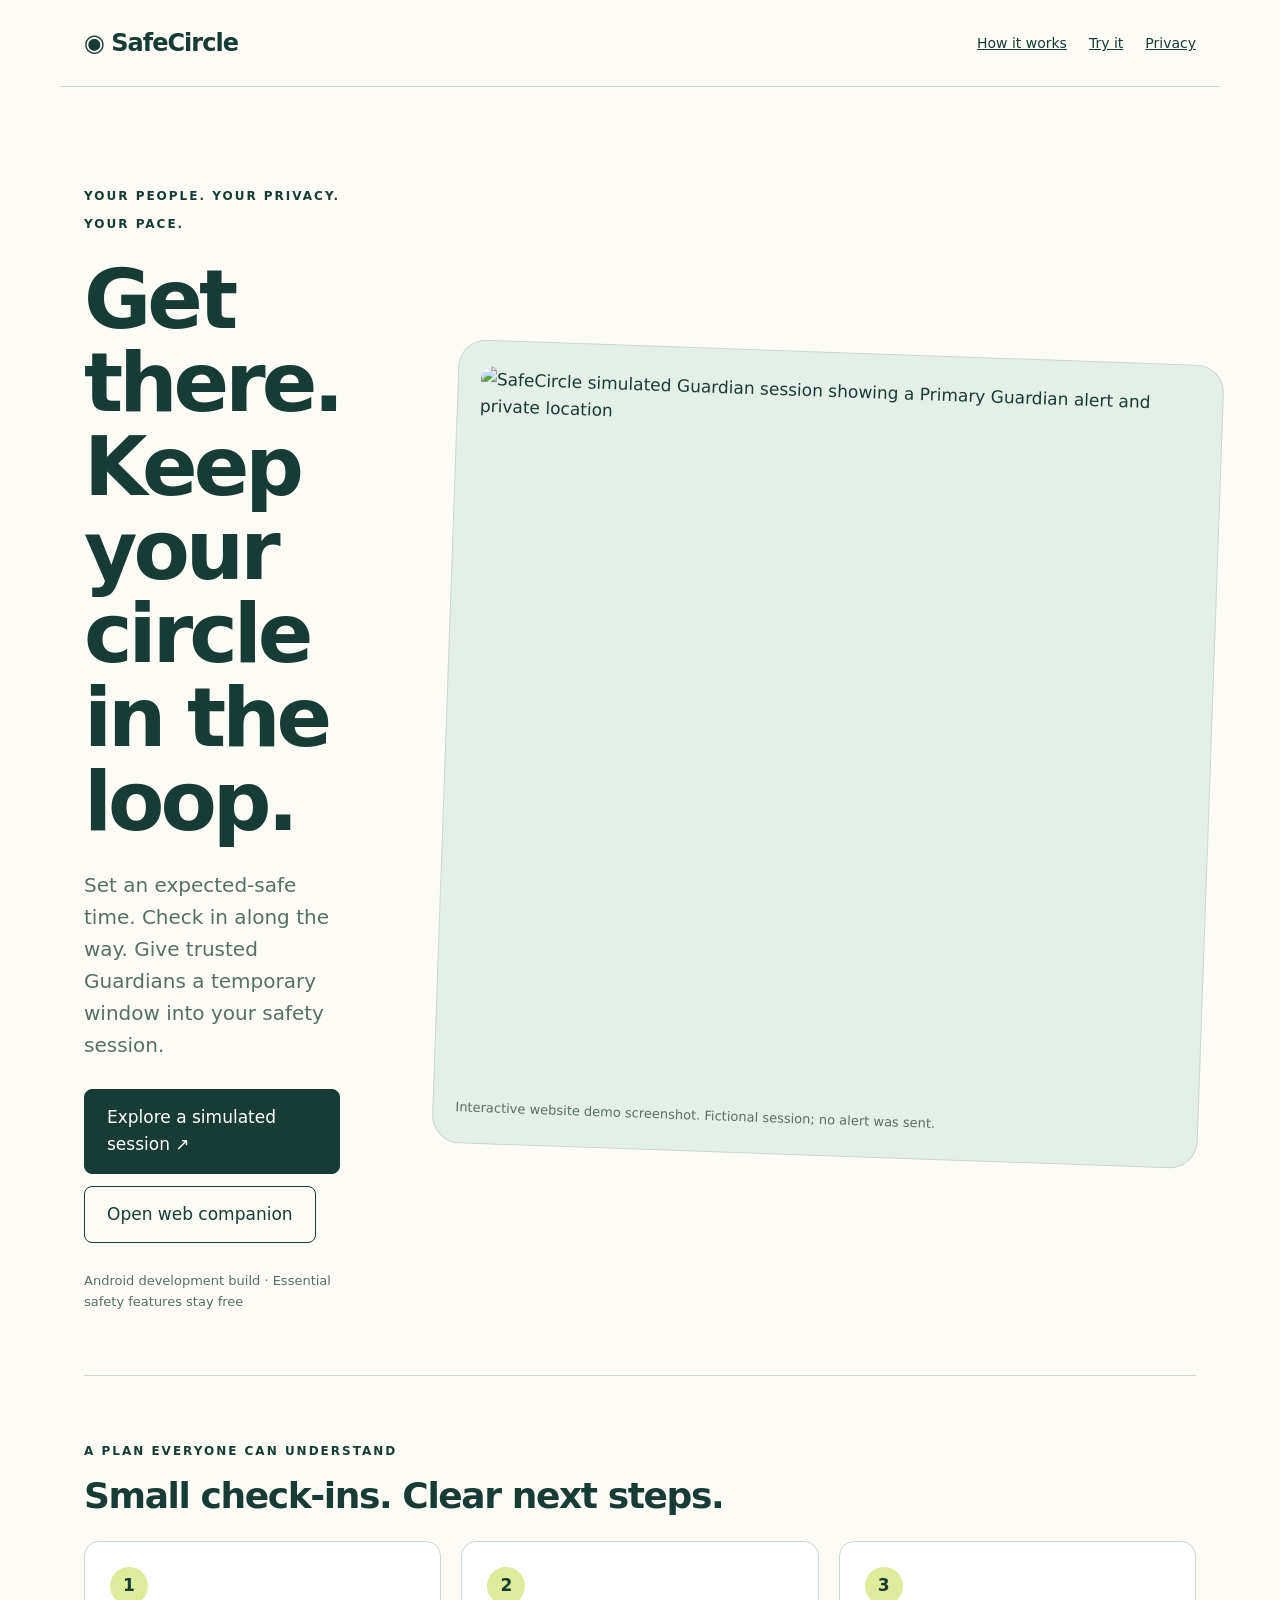
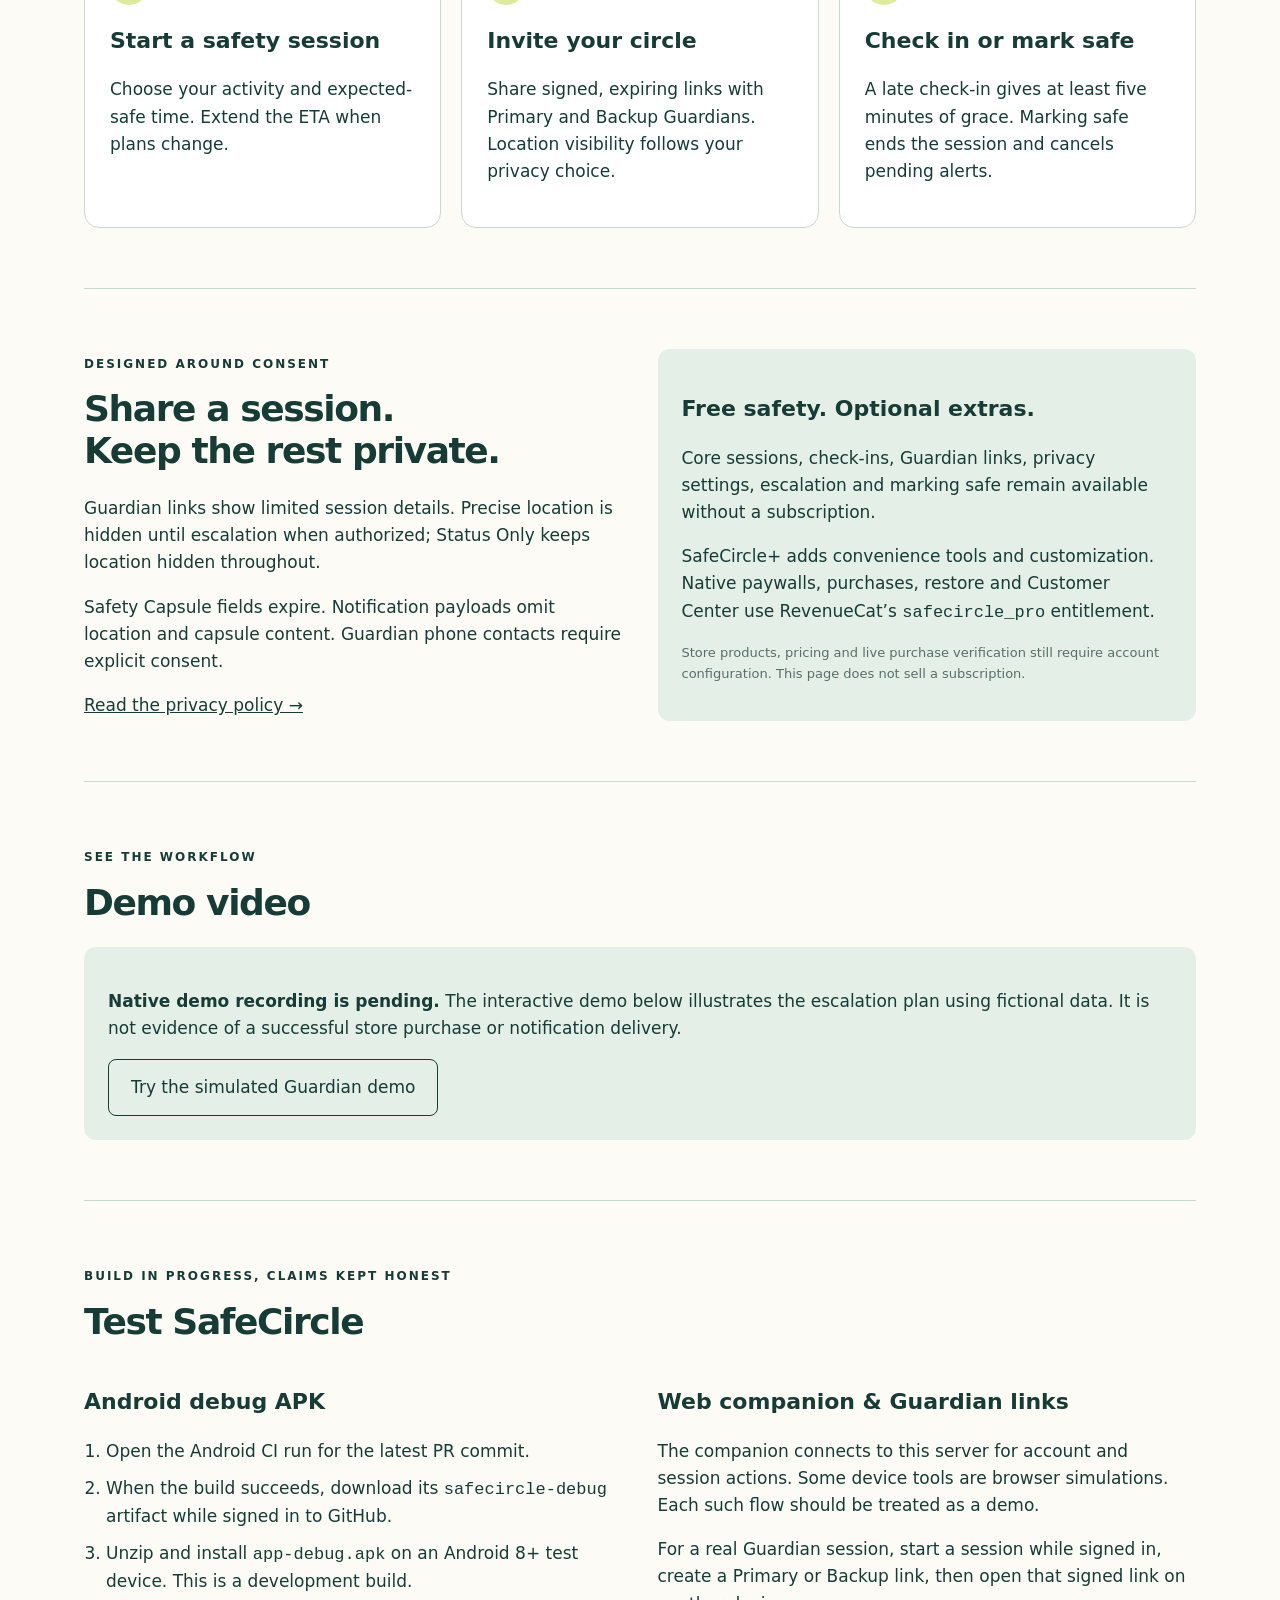
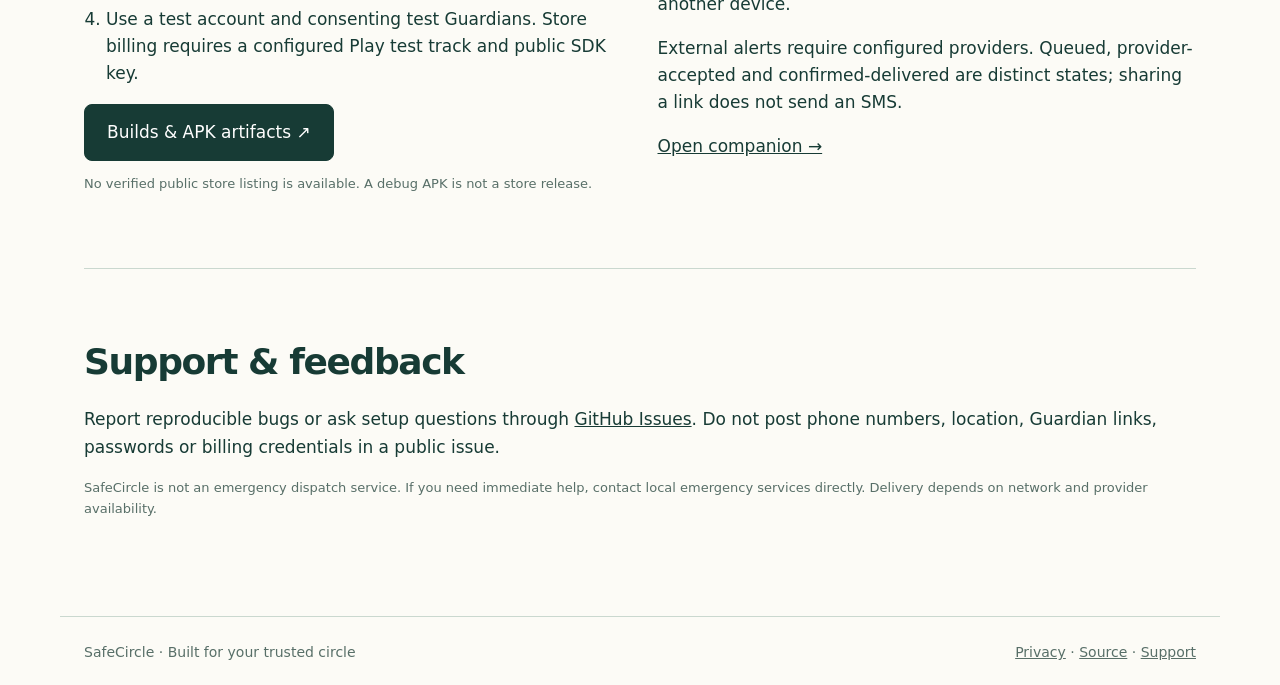
==== web/site/index.html @ fdd6798d "Add public landing and simulated Guardian demo, free privacy controls and billing regression coverag" ====
<!doctype html><html lang="en"><head><meta charset="utf-8"><meta name="viewport" content="width=device-width,initial-scale=1"><meta name="description" content="SafeCircle is a safety check-in app with temporary Guardian links, privacy controls and a staged escalation workflow."><title>SafeCircle — A little more peace of mind</title><link rel="stylesheet" href="styles.css"></head><body><nav><a class="brand" href="./">◉ SafeCircle</a><div class="links"><a class="hide-mobile" href="#how">How it works</a><a href="#testing">Try it</a><a href="privacy.html">Privacy</a></div></nav><main><section class="hero"><div><span class="eyebrow">Your people. Your privacy. Your pace.</span><h1>Get there.<br>Keep your circle<br>in the loop.</h1><p class="lede">Set an expected-safe time. Check in along the way. Give trusted Guardians a temporary window into your safety session.</p><div class="actions"><a class="button" href="demo.html">Explore a simulated session ↗</a><a class="button secondary" href="/app/v4.html">Open web companion</a></div><p class="small">Android development build · Essential safety features stay free</p></div><figure class="hero-art"><img src="assets/guardian-demo.png" alt="SafeCircle simulated Guardian session showing a Primary Guardian alert and private location" width="720" height="720"><figcaption class="caption">Interactive website demo screenshot. Fictional session; no alert was sent.</figcaption></figure></section><section class="section" id="how"><span class="eyebrow">A plan everyone can understand</span><h2>Small check-ins. Clear next steps.</h2><div class="grid"><article class="card"><span class="number">1</span><h3>Start a safety session</h3><p>Choose your activity and expected-safe time. Extend the ETA when plans change.</p></article><article class="card"><span class="number">2</span><h3>Invite your circle</h3><p>Share signed, expiring links with Primary and Backup Guardians. Location visibility follows your privacy choice.</p></article><article class="card"><span class="number">3</span><h3>Check in or mark safe</h3><p>A late check-in gives at least five minutes of grace. Marking safe ends the session and cancels pending alerts.</p></article></div></section><section class="section two"><div><span class="eyebrow">Designed around consent</span><h2>Share a session.<br>Keep the rest private.</h2><p>Guardian links show limited session details. Precise location is hidden until escalation when authorized; Status Only keeps location hidden throughout.</p><p>Safety Capsule fields expire. Notification payloads omit location and capsule content. Guardian phone contacts require explicit consent.</p><a href="privacy.html">Read the privacy policy →</a></div><div class="note"><h3>Free safety. Optional extras.</h3><p>Core sessions, check-ins, Guardian links, privacy settings, escalation and marking safe remain available without a subscription.</p><p>SafeCircle+ adds convenience tools and customization. Native paywalls, purchases, restore and Customer Center use RevenueCat’s <code>safecircle_pro</code> entitlement.</p><p class="small">Store products, pricing and live purchase verification still require account configuration. This page does not sell a subscription.</p></div></section><section class="section" id="demo-video"><span class="eyebrow">See the workflow</span><h2>Demo video</h2><div class="note"><p><strong>Native demo recording is pending.</strong> The interactive demo below illustrates the escalation plan using fictional data. It is not evidence of a successful store purchase or notification delivery.</p><a class="button secondary" href="demo.html">Try the simulated Guardian demo</a></div></section><section class="section" id="testing"><span class="eyebrow">Build in progress, claims kept honest</span><h2>Test SafeCircle</h2><div class="two"><div><h3>Android debug APK</h3><ol class="steps"><li>Open the Android CI run for the latest PR commit.</li><li>When the build succeeds, download its <code>safecircle-debug</code> artifact while signed in to GitHub.</li><li>Unzip and install <code>app-debug.apk</code> on an Android 8+ test device. This is a development build.</li><li>Use a test account and consenting test Guardians. Store billing requires a configured Play test track and public SDK key.</li></ol><a class="button" href="https://github.com/harshapriyag123/safecircle/actions/workflows/android.yml">Builds &amp; APK artifacts ↗</a><p class="small">No verified public store listing is available. A debug APK is not a store release.</p></div><div><h3>Web companion &amp; Guardian links</h3><p>The companion connects to this server for account and session actions. Some device tools are browser simulations. Each such flow should be treated as a demo.</p><p>For a real Guardian session, start a session while signed in, create a Primary or Backup link, then open that signed link on another device.</p><p>External alerts require configured providers. Queued, provider-accepted and confirmed-delivered are distinct states; sharing a link does not send an SMS.</p><a href="/app/v4.html">Open companion →</a></div></div></section><section class="section"><h2>Support &amp; feedback</h2><p>Report reproducible bugs or ask setup questions through <a href="https://github.com/harshapriyag123/safecircle/issues">GitHub Issues</a>. Do not post phone numbers, location, Guardian links, passwords or billing credentials in a public issue.</p><p class="small">SafeCircle is not an emergency dispatch service. If you need immediate help, contact local emergency services directly. Delivery depends on network and provider availability.</p></section></main><footer><span>SafeCircle · Built for your trusted circle</span><div><a href="privacy.html">Privacy</a> · <a href="https://github.com/harshapriyag123/safecircle">Source</a> · <a href="https://github.com/harshapriyag123/safecircle/issues">Support</a></div></footer></body></html>
---- web/site/styles.css ----
:root{--ink:#173b35;--muted:#586f68;--mint:#e4efe8;--paper:#fcfbf6;--line:#cad8cf;--accent:#ddeb9a}*{box-sizing:border-box}html{scroll-behavior:smooth}body{margin:0;background:var(--paper);color:var(--ink);font:17px/1.6 system-ui,-apple-system,sans-serif}a{color:inherit}nav,main,footer{max-width:1160px;margin:auto;padding:24px}nav{display:flex;align-items:center;justify-content:space-between;gap:20px;border-bottom:1px solid var(--line)}.brand{font-weight:800;font-size:24px;letter-spacing:-1px;text-decoration:none}.links{display:flex;gap:22px;align-items:center;font-size:14px}.eyebrow{font-size:12px;text-transform:uppercase;letter-spacing:2px;font-weight:750}.hero{display:grid;grid-template-columns:1.2fr 1fr;gap:65px;padding:70px 0 50px;align-items:center}h1{font-size:clamp(48px,6.5vw,82px);line-height:1.02;letter-spacing:-4px;font-weight:650;margin:22px 0 26px}h2{font-size:36px;line-height:1.15;letter-spacing:-1.4px;margin:12px 0 24px}h3{line-height:1.25;font-size:22px}.lede{color:var(--muted);max-width:530px;font-size:20px}.actions{display:flex;flex-wrap:wrap;gap:12px;margin:28px 0}.button{display:inline-block;background:var(--ink);color:white;padding:14px 22px;border-radius:8px;text-decoration:none;border:1px solid var(--ink);font:inherit;cursor:pointer}.button.secondary{background:transparent;color:var(--ink)}.hero-art{background:var(--mint);border-radius:28px;padding:25px 22px;transform:rotate(2deg);border:1px solid var(--line)}.hero-art img{width:100%;display:block;border-radius:14px}.caption,.small{font-size:13px;color:var(--muted)}.caption{margin:12px 0 0;line-height:1.5}.section{padding:60px 0;border-top:1px solid var(--line)}.grid{display:grid;grid-template-columns:repeat(3,1fr);gap:20px}.card{border:1px solid var(--line);border-radius:15px;padding:25px;background:#fff}.number{width:38px;height:38px;display:grid;place-items:center;border-radius:50%;background:var(--accent);font-weight:bold}.note{background:var(--mint);padding:24px;border-radius:12px}.two{display:grid;grid-template-columns:1fr 1fr;gap:35px}.steps{padding-left:22px}.steps li{margin:10px 0}.badge{display:inline-block;font-size:12px;font-weight:bold;background:var(--accent);padding:5px 12px;border-radius:20px}footer{border-top:1px solid var(--line);display:flex;justify-content:space-between;font-size:14px;color:var(--muted)}.demo{max-width:720px;margin:35px auto}.status{background:var(--mint);padding:24px;border-radius:12px}button:focus-visible,a:focus-visible{outline:3px solid #a46127;outline-offset:4px}.demo-controls{display:flex;flex-wrap:wrap;gap:8px;margin:20px 0}.demo-controls button{font:inherit;border:1px solid var(--line);background:white;padding:10px;border-radius:6px;cursor:pointer}.demo-controls button[aria-pressed=true]{background:var(--ink);color:white}.row{padding:14px 0;display:flex;justify-content:space-between;border-bottom:1px solid var(--line)}@media(max-width:760px){nav,main,footer{padding:18px}.links{gap:12px}.hero{grid-template-columns:1fr;gap:25px;padding-top:35px}h1{letter-spacing:-2.5px}.hero-art{transform:none}.grid,.two{grid-template-columns:1fr}.section{padding:35px 0}.links .hide-mobile{display:none}footer{display:block}}
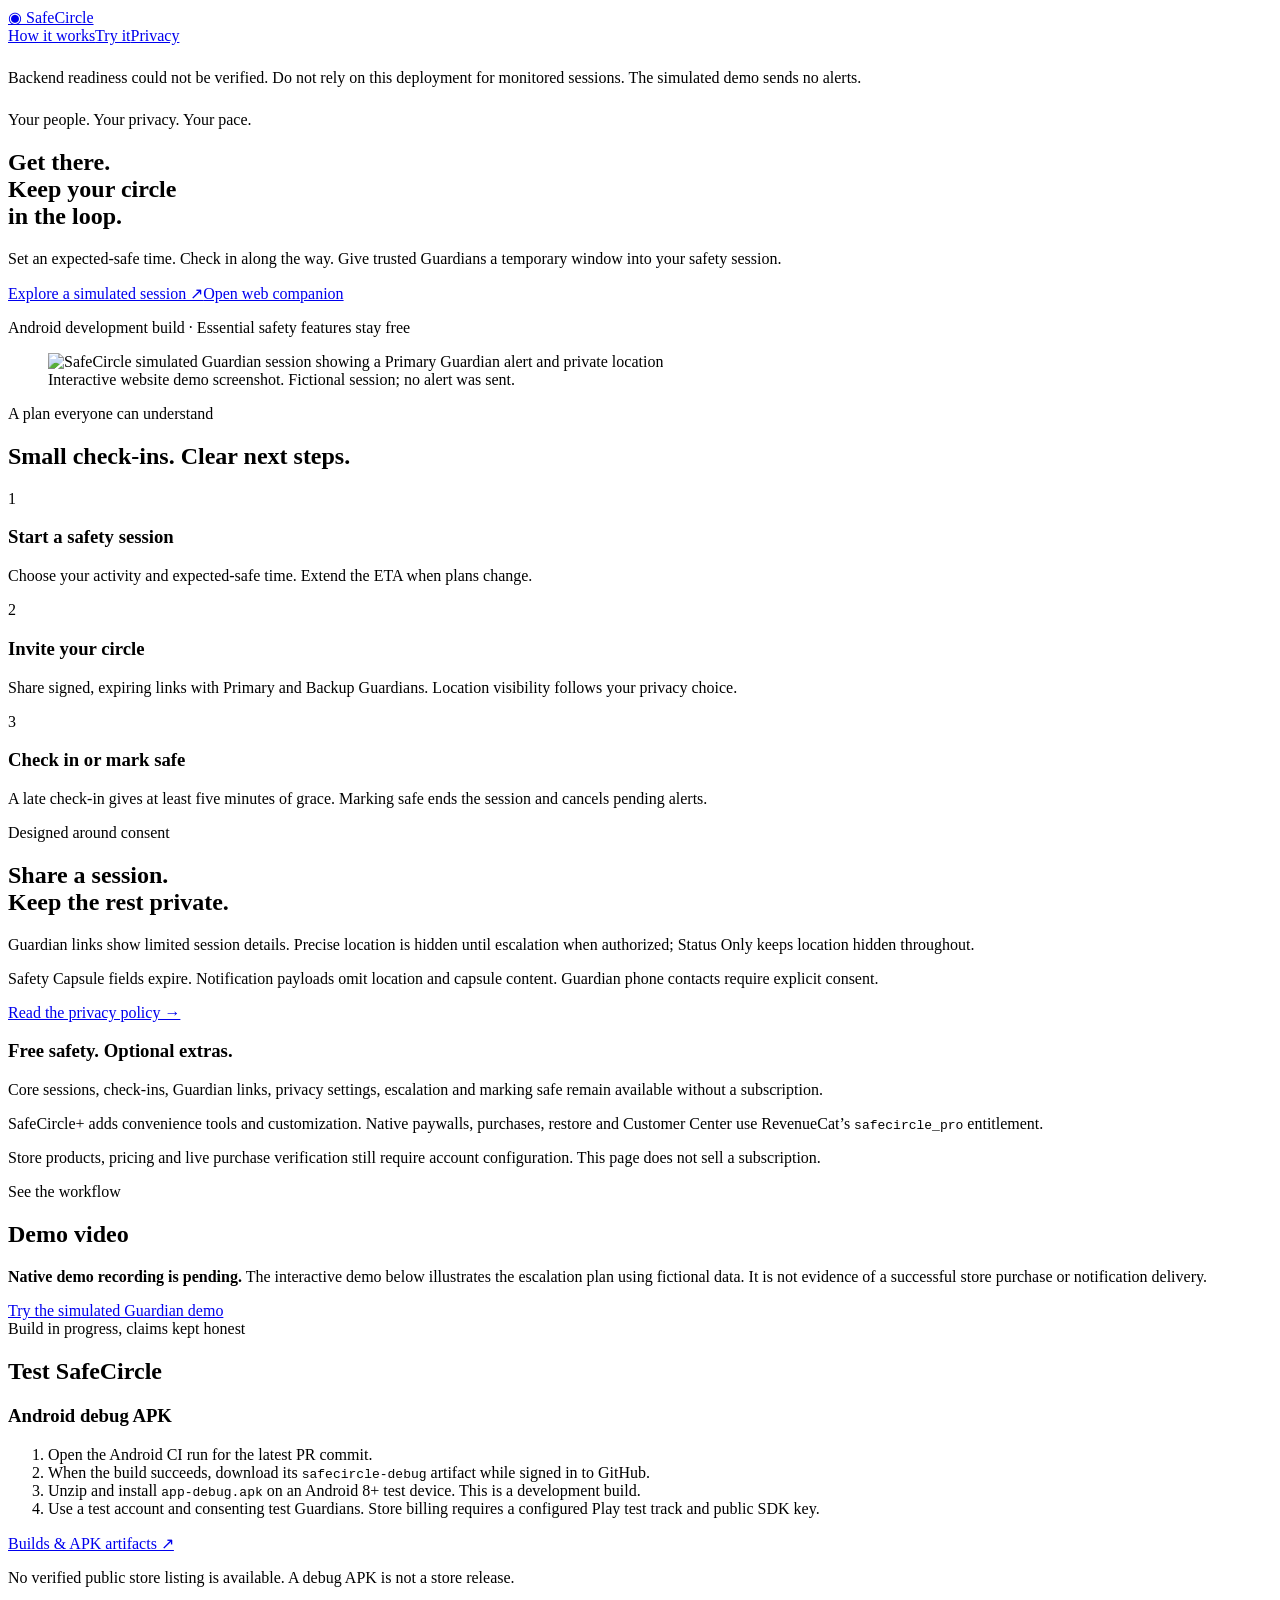
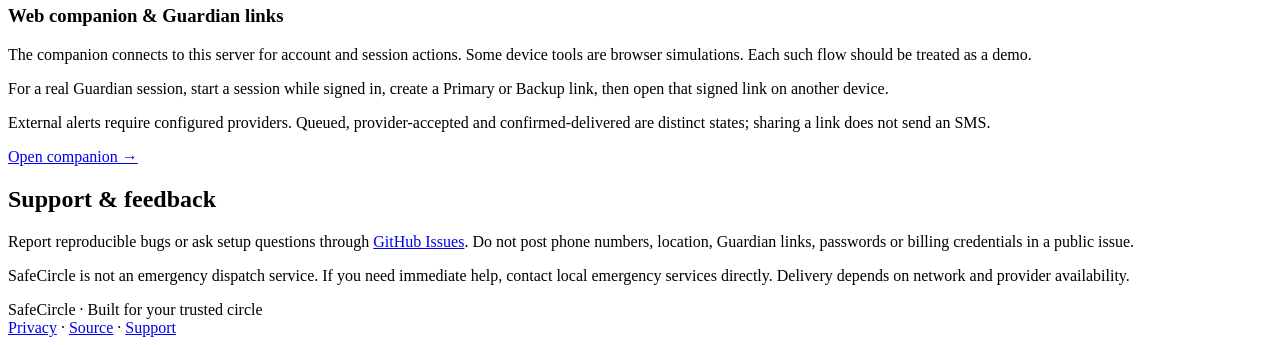
==== commit bcc1d780: "Prepare full Vercel backend with persistent Postgres and readiness safeguards" ====
--- a/web/site/index.html
+++ b/web/site/index.html
@@ -1 +1,5 @@
-<!doctype html><html lang="en"><head><meta charset="utf-8"><meta name="viewport" content="width=device-width,initial-scale=1"><meta name="description" content="SafeCircle is a safety check-in app with temporary Guardian links, privacy controls and a staged escalation workflow."><title>SafeCircle — A little more peace of mind</title><link rel="stylesheet" href="styles.css"></head><body><nav><a class="brand" href="./">◉ SafeCircle</a><div class="links"><a class="hide-mobile" href="#how">How it works</a><a href="#testing">Try it</a><a href="privacy.html">Privacy</a></div></nav><main><section class="hero"><div><span class="eyebrow">Your people. Your privacy. Your pace.</span><h1>Get there.<br>Keep your circle<br>in the loop.</h1><p class="lede">Set an expected-safe time. Check in along the way. Give trusted Guardians a temporary window into your safety session.</p><div class="actions"><a class="button" href="demo.html">Explore a simulated session ↗</a><a class="button secondary" href="/app/v4.html">Open web companion</a></div><p class="small">Android development build · Essential safety features stay free</p></div><figure class="hero-art"><img src="assets/guardian-demo.png" alt="SafeCircle simulated Guardian session showing a Primary Guardian alert and private location" width="720" height="720"><figcaption class="caption">Interactive website demo screenshot. Fictional session; no alert was sent.</figcaption></figure></section><section class="section" id="how"><span class="eyebrow">A plan everyone can understand</span><h2>Small check-ins. Clear next steps.</h2><div class="grid"><article class="card"><span class="number">1</span><h3>Start a safety session</h3><p>Choose your activity and expected-safe time. Extend the ETA when plans change.</p></article><article class="card"><span class="number">2</span><h3>Invite your circle</h3><p>Share signed, expiring links with Primary and Backup Guardians. Location visibility follows your privacy choice.</p></article><article class="card"><span class="number">3</span><h3>Check in or mark safe</h3><p>A late check-in gives at least five minutes of grace. Marking safe ends the session and cancels pending alerts.</p></article></div></section><section class="section two"><div><span class="eyebrow">Designed around consent</span><h2>Share a session.<br>Keep the rest private.</h2><p>Guardian links show limited session details. Precise location is hidden until escalation when authorized; Status Only keeps location hidden throughout.</p><p>Safety Capsule fields expire. Notification payloads omit location and capsule content. Guardian phone contacts require explicit consent.</p><a href="privacy.html">Read the privacy policy →</a></div><div class="note"><h3>Free safety. Optional extras.</h3><p>Core sessions, check-ins, Guardian links, privacy settings, escalation and marking safe remain available without a subscription.</p><p>SafeCircle+ adds convenience tools and customization. Native paywalls, purchases, restore and Customer Center use RevenueCat’s <code>safecircle_pro</code> entitlement.</p><p class="small">Store products, pricing and live purchase verification still require account configuration. This page does not sell a subscription.</p></div></section><section class="section" id="demo-video"><span class="eyebrow">See the workflow</span><h2>Demo video</h2><div class="note"><p><strong>Native demo recording is pending.</strong> The interactive demo below illustrates the escalation plan using fictional data. It is not evidence of a successful store purchase or notification delivery.</p><a class="button secondary" href="demo.html">Try the simulated Guardian demo</a></div></section><section class="section" id="testing"><span class="eyebrow">Build in progress, claims kept honest</span><h2>Test SafeCircle</h2><div class="two"><div><h3>Android debug APK</h3><ol class="steps"><li>Open the Android CI run for the latest PR commit.</li><li>When the build succeeds, download its <code>safecircle-debug</code> artifact while signed in to GitHub.</li><li>Unzip and install <code>app-debug.apk</code> on an Android 8+ test device. This is a development build.</li><li>Use a test account and consenting test Guardians. Store billing requires a configured Play test track and public SDK key.</li></ol><a class="button" href="https://github.com/harshapriyag123/safecircle/actions/workflows/android.yml">Builds &amp; APK artifacts ↗</a><p class="small">No verified public store listing is available. A debug APK is not a store release.</p></div><div><h3>Web companion &amp; Guardian links</h3><p>The companion connects to this server for account and session actions. Some device tools are browser simulations. Each such flow should be treated as a demo.</p><p>For a real Guardian session, start a session while signed in, create a Primary or Backup link, then open that signed link on another device.</p><p>External alerts require configured providers. Queued, provider-accepted and confirmed-delivered are distinct states; sharing a link does not send an SMS.</p><a href="/app/v4.html">Open companion →</a></div></div></section><section class="section"><h2>Support &amp; feedback</h2><p>Report reproducible bugs or ask setup questions through <a href="https://github.com/harshapriyag123/safecircle/issues">GitHub Issues</a>. Do not post phone numbers, location, Guardian links, passwords or billing credentials in a public issue.</p><p class="small">SafeCircle is not an emergency dispatch service. If you need immediate help, contact local emergency services directly. Delivery depends on network and provider availability.</p></section></main><footer><span>SafeCircle · Built for your trusted circle</span><div><a href="privacy.html">Privacy</a> · <a href="https://github.com/harshapriyag123/safecircle">Source</a> · <a href="https://github.com/harshapriyag123/safecircle/issues">Support</a></div></footer></body></html>
+<!doctype html><html lang="en"><head><base href="/site/"><meta charset="utf-8"><meta name="viewport" content="width=device-width,initial-scale=1"><meta name="description" content="SafeCircle is a safety check-in app with temporary Guardian links, privacy controls and a staged escalation workflow."><title>SafeCircle — A little more peace of mind</title><link rel="stylesheet" href="styles.css"></head><body><nav><a class="brand" href="./">◉ SafeCircle</a><div class="links"><a class="hide-mobile" href="#how">How it works</a><a href="#testing">Try it</a><a href="privacy.html">Privacy</a></div></nav><main><aside id="deploymentStatus" class="note" style="margin:24px 0">Checking backend readiness… The interactive Guardian demo uses fictional data.</aside><section class="hero"><div><span class="eyebrow">Your people. Your privacy. Your pace.</span><h1>Get there.<br>Keep your circle<br>in the loop.</h1><p class="lede">Set an expected-safe time. Check in along the way. Give trusted Guardians a temporary window into your safety session.</p><div class="actions"><a class="button" href="demo.html">Explore a simulated session ↗</a><a class="button secondary" href="/app/v4.html">Open web companion</a></div><p class="small">Android development build · Essential safety features stay free</p></div><figure class="hero-art"><img src="assets/guardian-demo.png" alt="SafeCircle simulated Guardian session showing a Primary Guardian alert and private location" width="720" height="720"><figcaption class="caption">Interactive website demo screenshot. Fictional session; no alert was sent.</figcaption></figure></section><section class="section" id="how"><span class="eyebrow">A plan everyone can understand</span><h2>Small check-ins. Clear next steps.</h2><div class="grid"><article class="card"><span class="number">1</span><h3>Start a safety session</h3><p>Choose your activity and expected-safe time. Extend the ETA when plans change.</p></article><article class="card"><span class="number">2</span><h3>Invite your circle</h3><p>Share signed, expiring links with Primary and Backup Guardians. Location visibility follows your privacy choice.</p></article><article class="card"><span class="number">3</span><h3>Check in or mark safe</h3><p>A late check-in gives at least five minutes of grace. Marking safe ends the session and cancels pending alerts.</p></article></div></section><section class="section two"><div><span class="eyebrow">Designed around consent</span><h2>Share a session.<br>Keep the rest private.</h2><p>Guardian links show limited session details. Precise location is hidden until escalation when authorized; Status Only keeps location hidden throughout.</p><p>Safety Capsule fields expire. Notification payloads omit location and capsule content. Guardian phone contacts require explicit consent.</p><a href="privacy.html">Read the privacy policy →</a></div><div class="note"><h3>Free safety. Optional extras.</h3><p>Core sessions, check-ins, Guardian links, privacy settings, escalation and marking safe remain available without a subscription.</p><p>SafeCircle+ adds convenience tools and customization. Native paywalls, purchases, restore and Customer Center use RevenueCat’s <code>safecircle_pro</code> entitlement.</p><p class="small">Store products, pricing and live purchase verification still require account configuration. This page does not sell a subscription.</p></div></section><section class="section" id="demo-video"><span class="eyebrow">See the workflow</span><h2>Demo video</h2><div class="note"><p><strong>Native demo recording is pending.</strong> The interactive demo below illustrates the escalation plan using fictional data. It is not evidence of a successful store purchase or notification delivery.</p><a class="button secondary" href="demo.html">Try the simulated Guardian demo</a></div></section><section class="section" id="testing"><span class="eyebrow">Build in progress, claims kept honest</span><h2>Test SafeCircle</h2><div class="two"><div><h3>Android debug APK</h3><ol class="steps"><li>Open the Android CI run for the latest PR commit.</li><li>When the build succeeds, download its <code>safecircle-debug</code> artifact while signed in to GitHub.</li><li>Unzip and install <code>app-debug.apk</code> on an Android 8+ test device. This is a development build.</li><li>Use a test account and consenting test Guardians. Store billing requires a configured Play test track and public SDK key.</li></ol><a class="button" href="https://github.com/harshapriyag123/safecircle/actions/workflows/android.yml">Builds &amp; APK artifacts ↗</a><p class="small">No verified public store listing is available. A debug APK is not a store release.</p></div><div><h3>Web companion &amp; Guardian links</h3><p>The companion connects to this server for account and session actions. Some device tools are browser simulations. Each such flow should be treated as a demo.</p><p>For a real Guardian session, start a session while signed in, create a Primary or Backup link, then open that signed link on another device.</p><p>External alerts require configured providers. Queued, provider-accepted and confirmed-delivered are distinct states; sharing a link does not send an SMS.</p><a href="/app/v4.html">Open companion →</a></div></div></section><section class="section"><h2>Support &amp; feedback</h2><p>Report reproducible bugs or ask setup questions through <a href="https://github.com/harshapriyag123/safecircle/issues">GitHub Issues</a>. Do not post phone numbers, location, Guardian links, passwords or billing credentials in a public issue.</p><p class="small">SafeCircle is not an emergency dispatch service. If you need immediate help, contact local emergency services directly. Delivery depends on network and provider availability.</p></section></main><footer><span>SafeCircle · Built for your trusted circle</span><div><a href="privacy.html">Privacy</a> · <a href="https://github.com/harshapriyag123/safecircle">Source</a> · <a href="https://github.com/harshapriyag123/safecircle/issues">Support</a></div></footer><script>
+fetch('/health',{cache:'no-store'}).then(async response=>({ok:response.ok,data:await response.json()})).then(({ok,data})=>{
+ document.getElementById('deploymentStatus').textContent=ok?'Backend and alert worker are responding. External notification delivery and native store billing still require separate verification.':(data.backend_ready?'Accounts are configured, but the alert worker is unavailable. New monitored sessions are blocked.':'Backend configuration is pending. Accounts, real Guardian sessions and alerts are unavailable. The simulated demo sends no alerts.');
+}).catch(()=>{document.getElementById('deploymentStatus').textContent='Backend readiness could not be verified. Do not rely on this deployment for monitored sessions. The simulated demo sends no alerts.';});
+</script></body></html>
